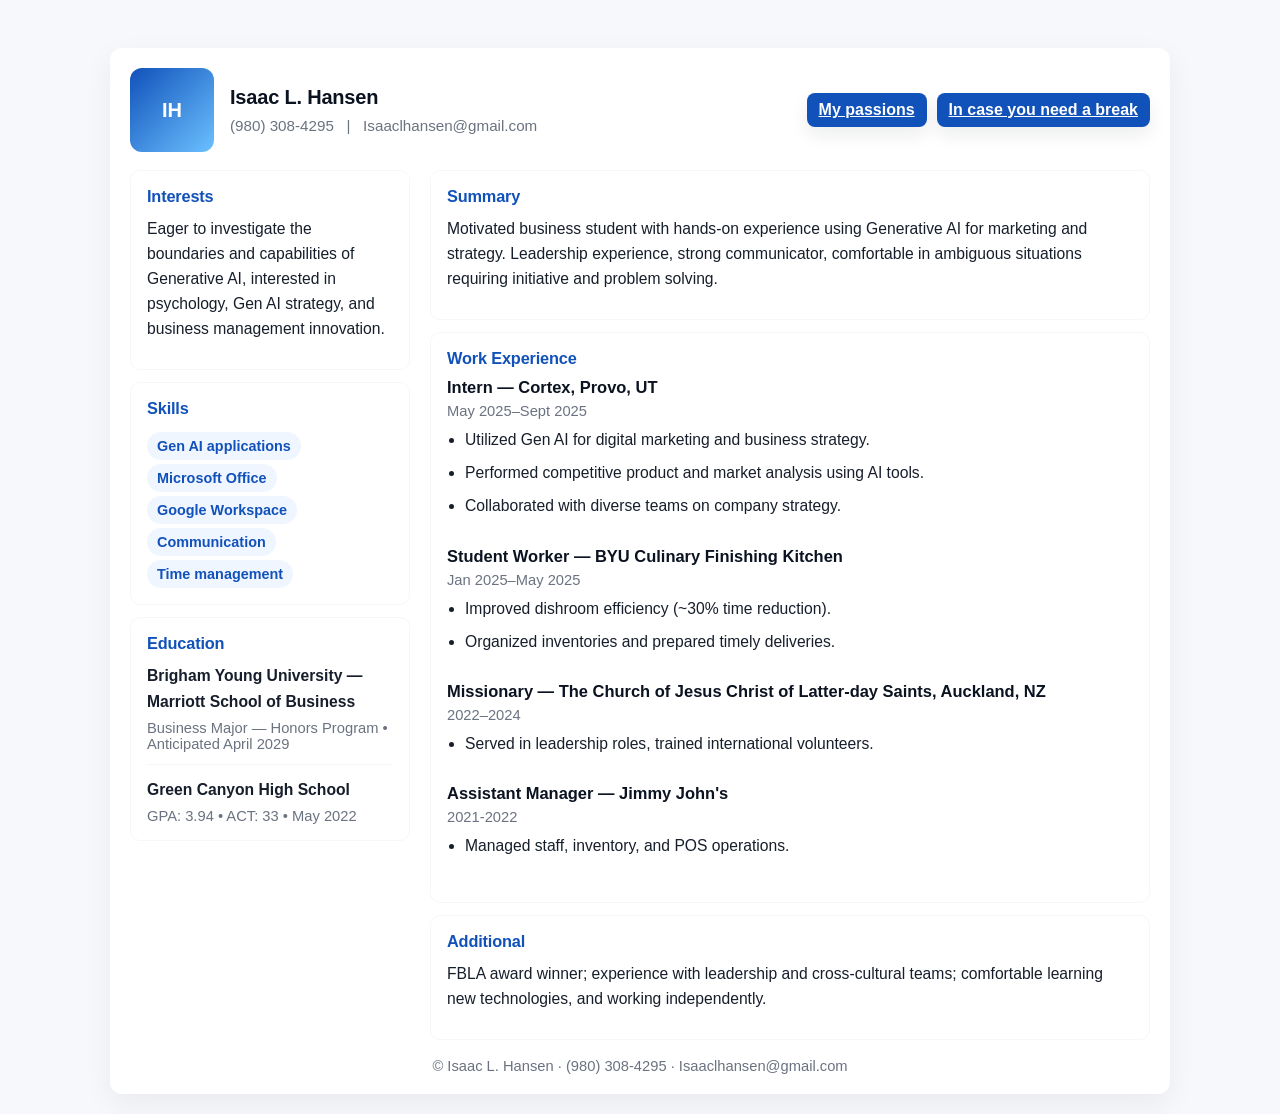
==== index.html @ d7910312 "Add files via upload" ====
<!doctype html>
<html lang="en">

<head>
  <meta charset="utf-8" />
  <meta name="viewport" content="width=device-width,initial-scale=1" />
  <title>Isaac L. Hansen — Resume</title>
  <style>
    /* Typography + Color tokens */
    :root {
      --accent: #1151ba;
      --muted: #6b7280;
      --text: #0b1220;
      --bg: #f6f8fb;
      --card: #fff;
      --max-width: 1100px;

      --base-font: "Inter", "Segoe UI", Roboto, Arial, sans-serif;
      --base-size: 16px;
      --heading-scale: 1.25;
      /* multiply for h1 */
      --subheading-scale: 1.05;
      /* multiply for h3 / job titles */
    }

    /* Base reset */
    html,
    body {
      height: 100%;
      margin: 0;
      font-family: var(--base-font);
      color: var(--text);
      background: var(--bg);
      font-size: var(--base-size);
      -webkit-font-smoothing: antialiased;
      -moz-osx-font-smoothing: grayscale;
    }

    *,
    *::before,
    *::after {
      box-sizing: border-box
    }

    /* Page container */
    .container {
      max-width: var(--max-width);
      margin: 28px auto;
      padding: 20px
    }

    .sheet {
      background: var(--card);
      border-radius: 12px;
      padding: 20px;
      box-shadow: 0 10px 30px rgba(2, 6, 23, 0.06)
    }

    header {
      display: flex;
      gap: 16px;
      align-items: center
    }

    .avatar {
      width: 84px;
      height: 84px;
      border-radius: 12px;
      background: linear-gradient(135deg, var(--accent), #6bc1ff);
      display: flex;
      align-items: center;
      justify-content: center;
      color: #fff;
      font-weight: 700;
      font-size: 20px
    }

    /* Name + contact */
    h1 {
      margin: 0;
      font-size: calc(var(--base-size) * var(--heading-scale));
      line-height: 1.15;
      font-weight: 800;
      color: var(--text);
      letter-spacing: -0.01em;
    }

    .contact {
      color: var(--muted);
      margin-top: 8px;
      font-size: 0.95rem;
    }

    /* Layout */
    .layout {
      display: grid;
      grid-template-columns: 280px 1fr;
      gap: 20px;
      margin-top: 18px
    }

    .card {
      background: #fff;
      border-radius: 10px;
      padding: 16px;
      border: 1px solid rgba(2, 6, 23, 0.03)
    }

    .card h3 {
      margin: 0 0 10px 0;
      font-size: 1.02rem;
      color: var(--accent);
      font-weight: 800;
      letter-spacing: -0.01em;
    }

    /* Readable paragraph styles used throughout */
    p,
    li {
      color: rgba(11, 18, 32, 0.95);
      /* slightly darker than before for readability */
      font-size: 0.98rem;
      /* ≈15.7px */
      line-height: 1.6;
      /* more breathing room */
      margin: 0 0 12px 0;
    }

    /* Lists (work bullets) */
    ul {
      margin: 8px 0 0 18px;
      padding: 0;
      color: rgba(11, 18, 32, 0.95);
    }

    li {
      margin: 8px 0;
    }

    /* Skill chips */
    .skill {
      display: inline-block;
      background: #f0f6ff;
      color: var(--accent);
      padding: 6px 10px;
      border-radius: 99px;
      margin: 4px 6px 0 0;
      font-weight: 700;
      font-size: 0.9rem
    }

    /* Job title / subheading styling to stand out */
    .job h4 {
      margin: 0;
      font-size: 1.03rem;
      /* slightly larger */
      color: var(--text);
      font-weight: 800;
      /* bold */
    }

    .meta {
      color: var(--muted);
      font-size: 0.92rem;
      margin-top: 6px;
    }

    /* More spacing between sections and subtle separators */
    .card+.card {
      margin-top: 12px;
    }

    .job {
      margin-bottom: 14px;
      padding-bottom: 6px
    }

    hr {
      border: none;
      border-top: 1px solid rgba(2, 6, 23, 0.04);
      margin: 12px 0;
    }

    /* Header placement (default for .bottom-actions in the header) */
    .bottom-actions {
      margin-left: auto;
      /* push to the right inside a flex header */
      display: flex;
      gap: 10px;
      align-items: center;
      flex-wrap: wrap;
      /* prevents cutoff on narrow screens */
    }

    /* Button appearance when in the header */
    .bottom-actions .btn {
      display: inline-block;
      width: auto;
      /* don't force full width in header */
      padding: 8px 12px;
      text-align: center;
      background: var(--accent);
      color: #fff;
      border: none;
      border-radius: 8px;
      font-weight: 800;
      box-shadow: 0 8px 18px rgba(17, 24, 39, 0.08);
      transition: transform .12s ease, box-shadow .12s ease, filter .12s ease;
    }

    .bottom-actions .btn:hover,
    .bottom-actions .btn:focus {
      transform: translateY(-3px);
      box-shadow: 0 14px 30px rgba(17, 24, 39, 0.14);
      filter: brightness(1.03);
      outline: none;
    }

    /* Keep education-specific full-width behavior (if you still use bottom-actions inside .education) */
    .education .bottom-actions {
      display: flex;
      flex-direction: column;
      gap: 12px;
      margin-top: 14px;
      width: 100%;
    }

    .education .bottom-actions .btn {
      width: 100%;
      /* full-width only when inside the .education card */
      padding: 12px 14px;
      background: var(--accent);
      color: #fff;
      border: none;
      border-radius: 10px;
      font-weight: 800;
    }

    /* Footer */
    footer {
      margin-top: 18px;
      color: var(--muted);
      font-size: 0.92rem;
      text-align: center
    }

    /* Responsive */
    @media (max-width:820px) {
      .layout {
        grid-template-columns: 1fr
      }

      header {
        gap: 12px
      }

      .avatar {
        width: 72px;
        height: 72px;
        font-size: 18px
      }

      h1 {
        font-size: 20px
      }

      .card {
        padding: 14px
      }

      .bottom-actions {
        gap: 8px;
      }
    }

    /* Print-friendly */
    @media print {
      body {
        background: #fff
      }

      .sheet {
        box-shadow: none;
        border-radius: 0;
        padding: 10px
      }
    }
  </style>
</head>

<body>
  <div class="container">
    <article class="sheet" aria-label="Resume — Isaac L. Hansen">
      <header>
        <div class="avatar" aria-hidden="true">IH</div>
        <div>
          <h1>Isaac L. Hansen</h1>
          <div class="contact">(980) 308-4295 &nbsp; | &nbsp; Isaaclhansen@gmail.com</div>
        </div>
        <div class="bottom-actions" role="navigation" aria-label="Top links">
          <a class="btn" href="MyPassion.html">My passions</a>
          <a class="btn" href="MentalBreakApp.html">In case you need a break</a>
        </div>
      </header>

      <div class="layout" role="main">
        <!-- LEFT COLUMN -->
        <aside>
          <section class="card" aria-labelledby="interests">
            <h3 id="interests">Interests</h3>
            <p>Eager to investigate the boundaries and capabilities of Generative AI, interested in psychology, Gen AI
              strategy, and business management innovation.</p>
          </section>

          <section class="card" aria-labelledby="skills" style="margin-top:12px">
            <h3 id="skills">Skills</h3>
            <div>
              <span class="skill">Gen AI applications</span>
              <span class="skill">Microsoft Office</span>
              <span class="skill">Google Workspace</span>
              <span class="skill">Communication</span>
              <span class="skill">Time management</span>
            </div>
          </section>

          <section class="card education" aria-labelledby="education" style="margin-top:12px">
            <h3 id="education">Education</h3>
            <p style="margin:0;font-weight:800">Brigham Young University — Marriott School of Business</p>
            <div class="meta">Business Major — Honors Program • Anticipated April 2029</div>
            <hr>

            <p style="margin:0;font-weight:800">Green Canyon High School</p>
            <div class="meta">GPA: 3.94 • ACT: 33 • May 2022</div>
          </section>
        </aside>

        <!-- RIGHT COLUMN -->
        <main>
          <section class="card" aria-labelledby="summary">
            <h3 id="summary">Summary</h3>
            <p>Motivated business student with hands-on experience using Generative AI for marketing and strategy.
              Leadership experience, strong communicator, comfortable in ambiguous situations requiring initiative and
              problem solving.</p>
          </section>

          <section class="card" aria-labelledby="experience" style="margin-top:12px">
            <h3 id="experience">Work Experience</h3>

            <div class="job" aria-labelledby="cortex">
              <h4 id="cortex">Intern — Cortex, Provo, UT</h4>
              <div class="meta">May 2025–Sept 2025</div>
              <ul>
                <li>Utilized Gen AI for digital marketing and business strategy.</li>
                <li>Performed competitive product and market analysis using AI tools.</li>
                <li>Collaborated with diverse teams on company strategy.</li>
              </ul>
            </div>

            <div class="job" aria-labelledby="byu">
              <h4 id="byu">Student Worker — BYU Culinary Finishing Kitchen</h4>
              <div class="meta">Jan 2025–May 2025</div>
              <ul>
                <li>Improved dishroom efficiency (~30% time reduction).</li>
                <li>Organized inventories and prepared timely deliveries.</li>
              </ul>
            </div>

            <div class="job" aria-labelledby="mission">
              <h4 id="mission">Missionary — The Church of Jesus Christ of Latter-day Saints, Auckland, NZ</h4>
              <div class="meta">2022–2024</div>
              <ul>
                <li>Served in leadership roles, trained international volunteers.</li>
              </ul>
            </div>

            <div class="job" aria-labelledby="jimmy">
              <h4 id="jimmy">Assistant Manager — Jimmy John's</h4>
              <div class="meta">2021-2022</div>
              <ul>
                <li>Managed staff, inventory, and POS operations.</li>
              </ul>
            </div>
          </section>

          <section class="card" style="margin-top:12px">
            <h3>Additional</h3>
            <p>FBLA award winner; experience with leadership and cross-cultural teams; comfortable learning new
              technologies, and working independently.</p>
          </section>
        </main>
      </div>

      <footer>
        © Isaac L. Hansen · (980) 308-4295 · Isaaclhansen@gmail.com
      </footer>
    </article>
  </div>
</body>

</html>
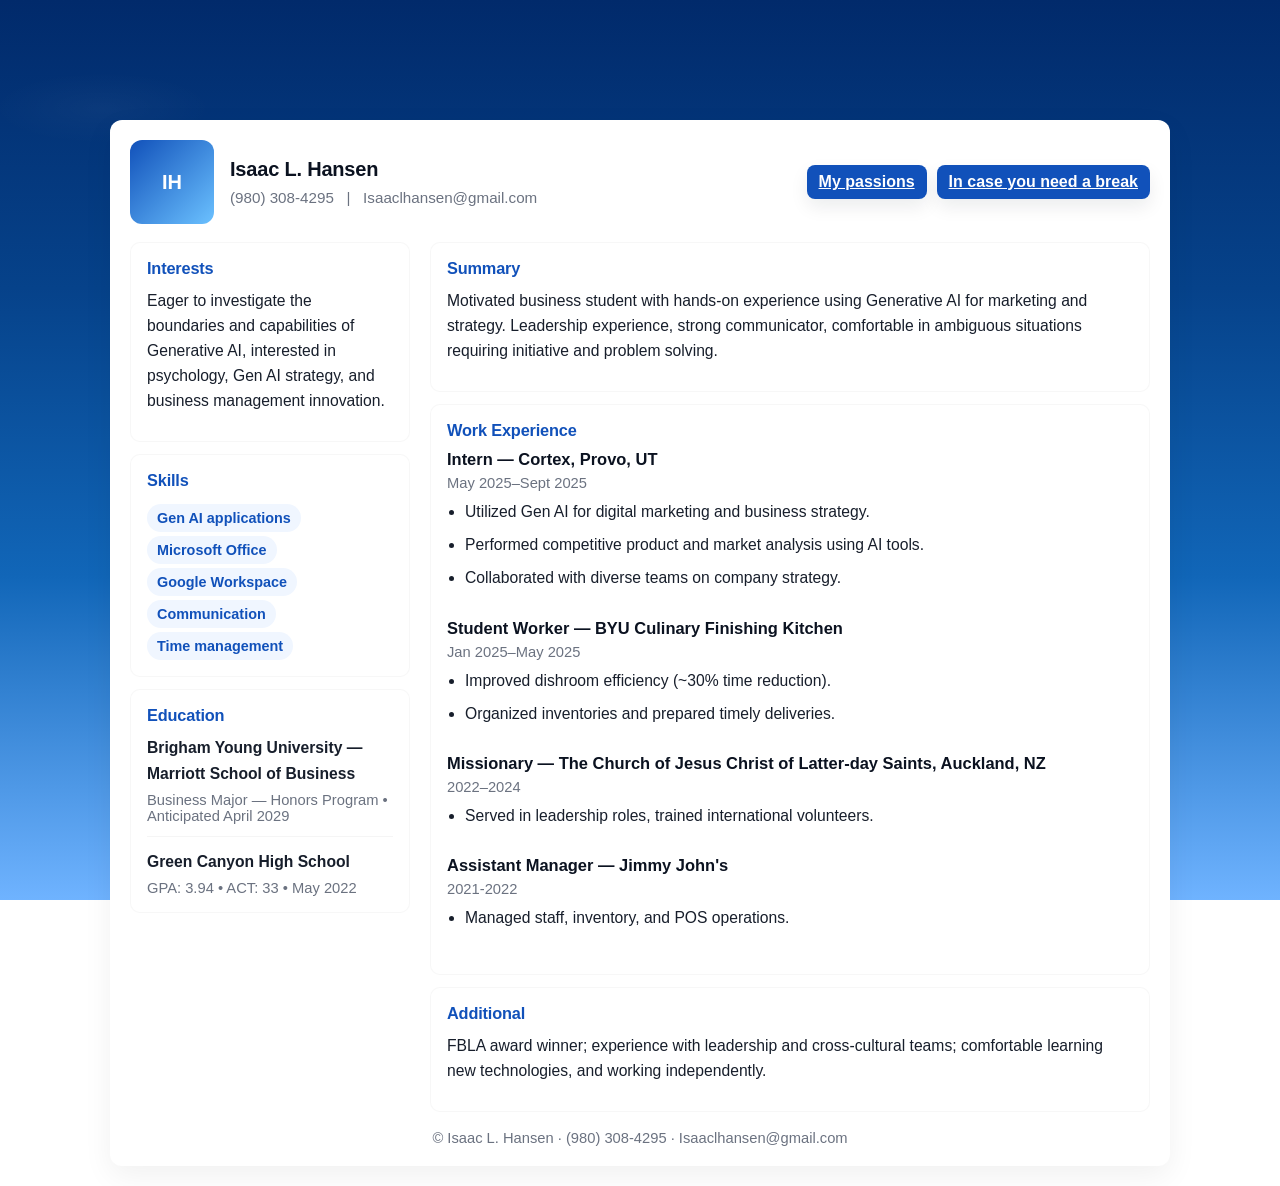
==== commit 420c1db5: "Update index.html" ====
--- a/index.html
+++ b/index.html
@@ -30,7 +30,11 @@
       margin: 0;
       font-family: var(--base-font);
       color: var(--text);
-      background: var(--bg);
+      background:
+    radial-gradient(1100px 360px at 8% 12%, rgba(255,255,255,0.03), transparent 10%),
+    linear-gradient(180deg, #012a6b 0%, #06428a 32%, #1166b8 64%, #6fb3ff 100%);
+  padding:36px 18px;
+  background-attachment: fixed;
       font-size: var(--base-size);
       -webkit-font-smoothing: antialiased;
       -moz-osx-font-smoothing: grayscale;
@@ -397,4 +401,4 @@
   </div>
 </body>
 
-</html>+</html>
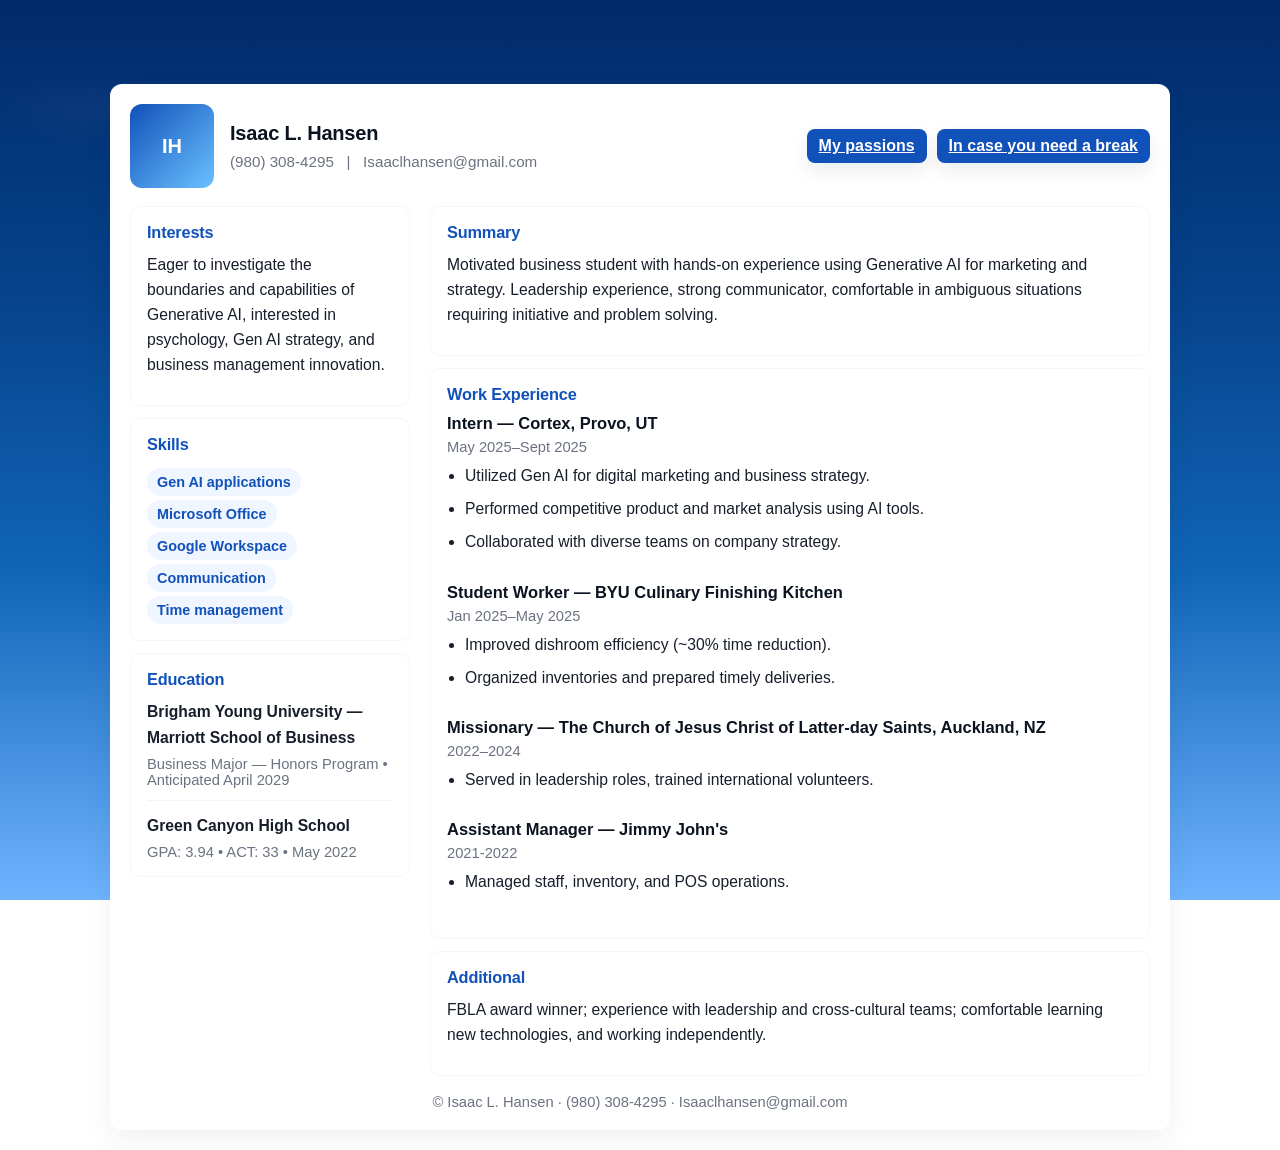
==== commit c455c20a: "Refactor body styles in index.html" ====
--- a/index.html
+++ b/index.html
@@ -23,6 +23,14 @@
       /* multiply for h3 / job titles */
     }
 
+      body {
+    background:
+        radial-gradient(1100px 360px at 8% 12%, rgba(255,255,255,0.03), transparent 10%),
+        linear-gradient(180deg, #012a6b 0%, #06428a 32%, #1166b8 64%, #6fb3ff 100%);
+      padding:36px 18px;
+      background-attachment: fixed;
+      }
+    
     /* Base reset */
     html,
     body {
@@ -30,11 +38,6 @@
       margin: 0;
       font-family: var(--base-font);
       color: var(--text);
-      background:
-    radial-gradient(1100px 360px at 8% 12%, rgba(255,255,255,0.03), transparent 10%),
-    linear-gradient(180deg, #012a6b 0%, #06428a 32%, #1166b8 64%, #6fb3ff 100%);
-  padding:36px 18px;
-  background-attachment: fixed;
       font-size: var(--base-size);
       -webkit-font-smoothing: antialiased;
       -moz-osx-font-smoothing: grayscale;
